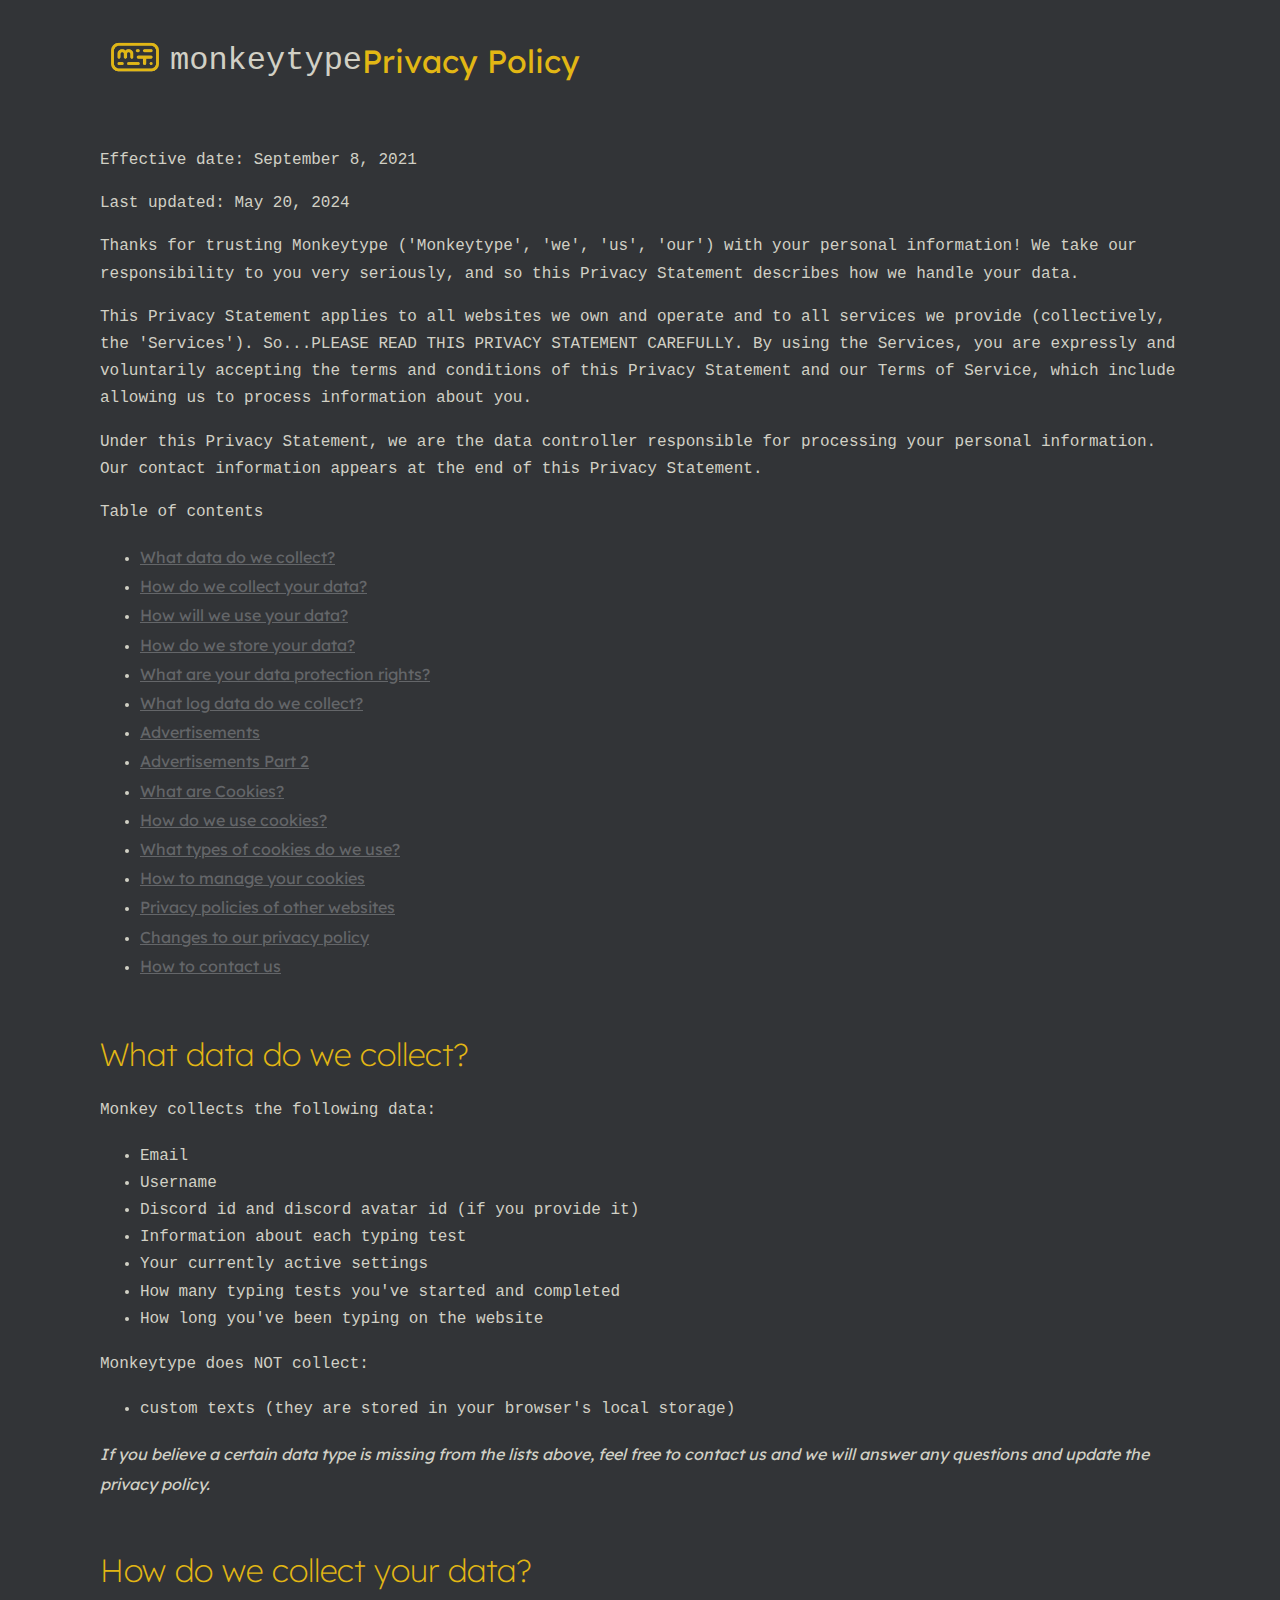
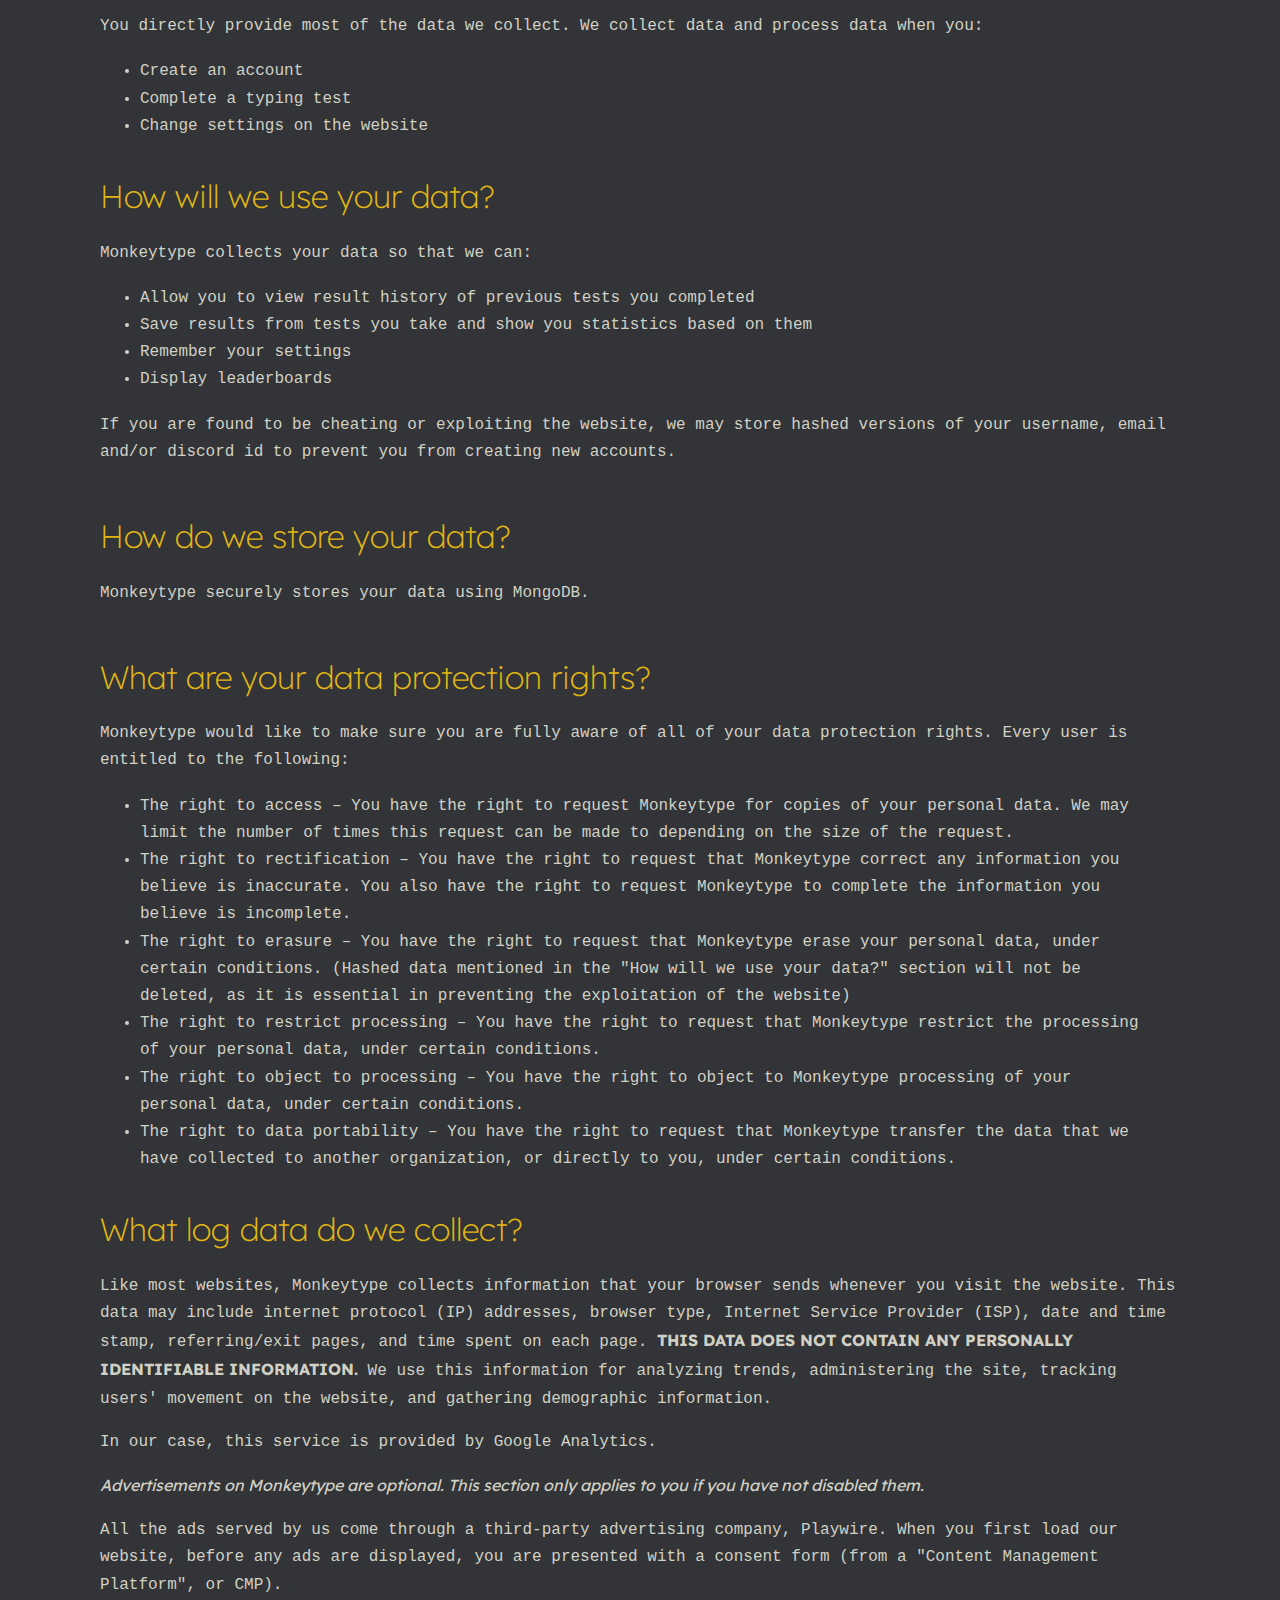
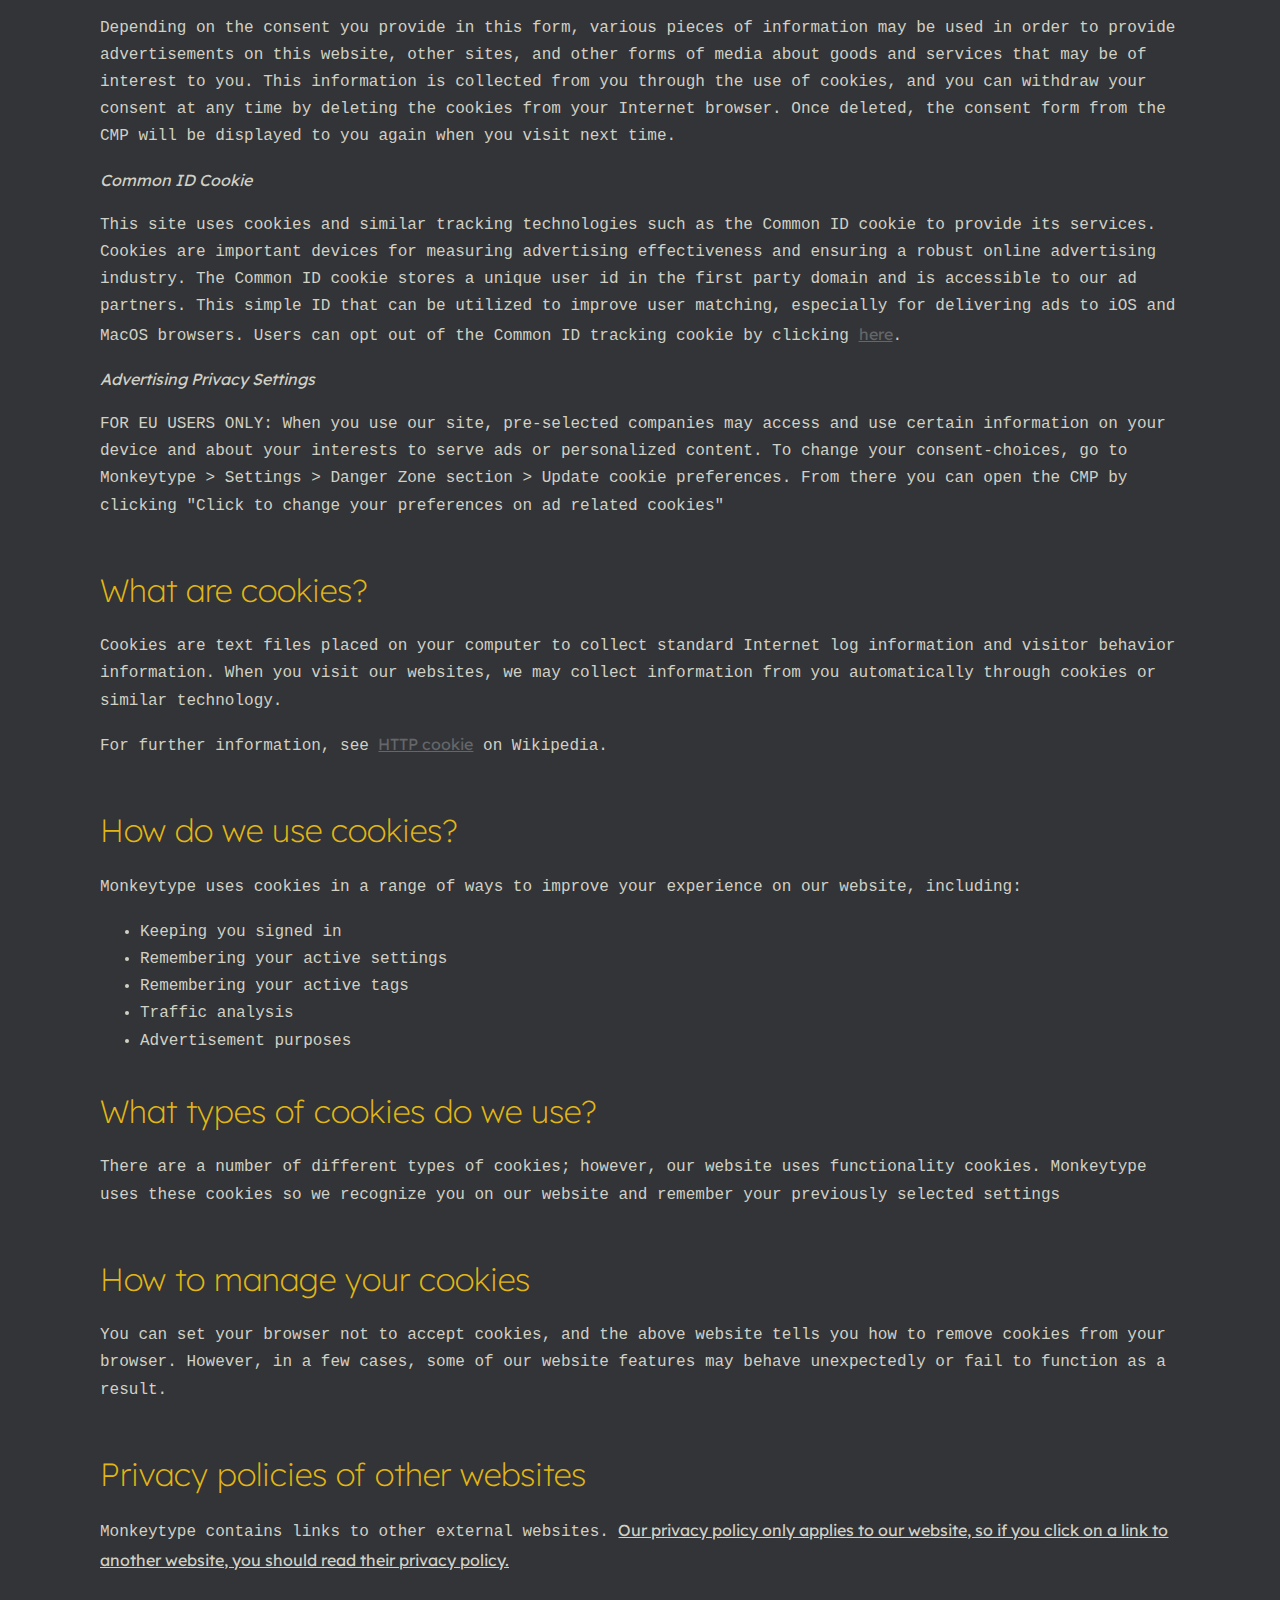
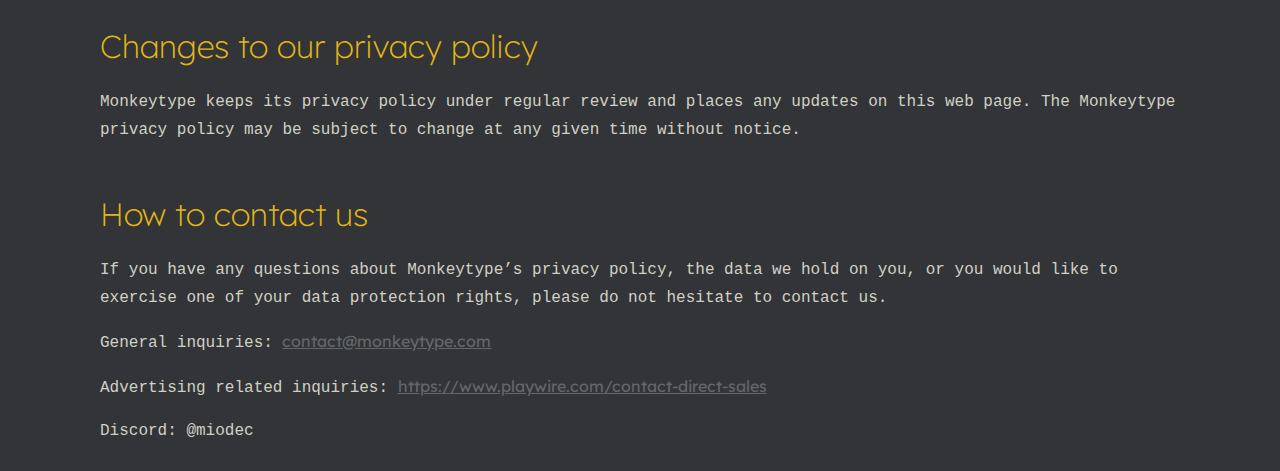
==== monkeytypeprivacyclone/Index.html @ dda2dfd1 "Last clean up" ====
<!DOCTYPE html>
<html lang="en">
<head>
    <link rel="icon" type="image/png" href="monkeytype.png" />
    <meta charset="UTF-8">
    <meta name="viewport" content="width=device-width, initial-scale=1.0">
    <link rel="stylesheet" href="style.css">
    <title>Privacy Policy | Monkeytype</title>
</head>
<body>
   <nav>
    <a href="/">
        <img src="logo.png" width="70" alt="">
    </a>
    <div>
        <p>monkeytype</p>
        <span>Privacy Policy</span>
    </div>
   </nav>
   <div id="body">
        <div class="intro">
            <p>
                Effective date: September 8, 2021
            </p>
            <p>
                Last updated: May 20, 2024
            </p>
            <p>
                Thanks for trusting Monkeytype ('Monkeytype', 'we', 'us', 'our') with your personal information! We take our responsibility to you very seriously, and so this Privacy Statement describes how we handle your data.
            </p>       
            <p>
                This Privacy Statement applies to all websites we own and operate and to all services we provide (collectively, the 'Services'). So...PLEASE READ THIS PRIVACY STATEMENT CAREFULLY. By using the Services, you are expressly and voluntarily accepting the terms and conditions of this Privacy Statement and our Terms of Service, which include allowing us to process information about you.
            </p>                         
            <p>
                Under this Privacy Statement, we are the data controller responsible for processing your personal information. Our contact information appears at the end of this Privacy Statement.
                </p>
                <p>Table of contents</p>
                <ul>
                    <li><a href="#1">What data do we collect?</a></li>
                    <li><a href="#2">How do we collect your data?</a></li>
                    <li><a href="#3">How will we use your data?</a></li>
                    <li><a href="#4">How do we store your data?</a></li>
                    <li><a href="#5">What are your data protection rights?</a></li>
                    <li><a href="#6">What log data do we collect?</a></li>
                    <li><a href="#7">Advertisements</a></li>
                    <li><a href="#8">Advertisements Part 2</a></li>
                    <li><a href="#9">What are Cookies?</a></li>
                    <li><a href="#10">How do we use cookies?</a></li>
                    <li><a href="#11">What types of cookies do we use?</a></li>
                    <li><a href="#12">How to manage your cookies</a></li>
                    <li><a href="#13">Privacy policies of other websites</a></li>
                    <li><a href="#14">Changes to our privacy policy</a></li>
                    <li><a href="#15">How to contact us</a></li>
                </ul>
                <p></p>
                <p></p>
                <br>
                <div id="Data-collection">
                    <h1 id="1">What data do we collect?</h1>
                    <p>Monkey collects the following data:</p>
                    <ul>
                        <li>Email</li>
                        <li>Username</li>
                        <li>Discord id and discord avatar id (if you provide it)</li>
                        <li>Information about each typing test</li>
                        <li>Your currently active settings</li>
                        <li>How many typing tests you've started and completed</li>
                        <li>How long you've been typing on the website</li>
                    </ul>
                    <p>Monkeytype does NOT collect:</p>
                    <ul>
                        <li>custom texts (they are stored in your browser's local storage)</li>
                    </ul>
                    <p><i>If you believe a certain data type is missing from the lists above, feel free to contact us and we will answer any questions and update the privacy policy.</i></p>
                    <br>
                    <h1 id="2">How do we collect your data?</h1>
                    <p>You directly provide most of the data we collect. We collect data and process data when you:</p>
                    <ul>
                        <li>Create an account</li>
                        <li>Complete a typing test</li>
                        <li>Change settings on the website</li>
                    </ul>
                    <br>
                    <h1 id="3">How will we use your data?</h1>
                    <p>Monkeytype collects your data so that we can:</p>
                    <ul>
                        <li>Allow you to view result history of previous tests you completed</li>
                        <li>Save results from tests you take and show you statistics based on them</li>
                        <li>Remember your settings</li>
                        <li>Display leaderboards</li>
                    </ul>
                    <p>If you are found to be cheating or exploiting the website, we may store hashed versions of your username, email and/or discord id to prevent you from creating new accounts.</p>
                    <br>
                    <h1 id="4">How do we store your data?</h1>
                    <p>Monkeytype securely stores your data using MongoDB.</p>
                    <br>
                    <h1 id="5">What are your data protection rights?</h1>
                    <p>Monkeytype would like to make sure you are fully aware of all of your data protection rights. Every user is entitled to the following:</p>
                    <ul>
                        <li>The right to access – You have the right to request Monkeytype for copies of your personal data. We may limit the number of times this request can be made to depending on the size of the request.</li>
                        <li>The right to rectification – You have the right to request that Monkeytype correct any information you believe is inaccurate. You also have the right to request Monkeytype to complete the information you believe is incomplete.</li>
                        <li>The right to erasure – You have the right to request that Monkeytype erase your personal data, under certain conditions. (Hashed data mentioned in the "How will we use your data?" section will not be deleted, as it is essential in preventing the exploitation of the website)</li>
                        <li>The right to restrict processing – You have the right to request that Monkeytype restrict the processing of your personal data, under certain conditions.</li>
                        <li>The right to object to processing – You have the right to object to Monkeytype processing of your personal data, under certain conditions.</li>
                        <li>The right to data portability – You have the right to request that Monkeytype transfer the data that we have collected to another organization, or directly to you, under certain conditions.</li>
                    </ul>
                    <br>
                    <h1 id="6">What log data do we collect?</h1>
                    <p>Like most websites, Monkeytype collects information that your browser sends whenever you visit the website. This data may include internet protocol (IP) addresses, browser type, Internet Service Provider (ISP), date and time stamp, referring/exit pages, and time spent on each page. <b>THIS DATA DOES NOT CONTAIN ANY PERSONALLY IDENTIFIABLE INFORMATION.</b> We use this information for analyzing trends, administering the site, tracking users' movement on the website, and gathering demographic information.</p>
                    <p>In our case, this service is provided by Google Analytics.</p>
                    <p><i>Advertisements on Monkeytype are optional. This section only applies to you if you have not disabled them.</i></p>
                    <p>All the ads served by us come through a third-party advertising company, Playwire. When you first load our website, before any ads are displayed, you are presented with a consent form (from a "Content Management Platform", or CMP).</p>
                    <p>Depending on the consent you provide in this form, various pieces of information may be used in order to provide advertisements on this website, other sites, and other forms of media about goods and services that may be of interest to you. This information is collected from you through the use of cookies, and you can withdraw your consent at any time by deleting the cookies from your Internet browser. Once deleted, the consent form from the CMP will be displayed to you again when you visit next time.</p>
                    <p><i>Common ID Cookie</i></p>
                    <p>This site uses cookies and similar tracking technologies such as the Common ID cookie to provide its services. Cookies are important devices for measuring advertising effectiveness and ensuring a robust online advertising industry. The Common ID cookie stores a unique user id in the first party domain and is accessible to our ad partners. This simple ID that can be utilized to improve user matching, especially for delivering ads to iOS and MacOS browsers. Users can opt out of the Common ID tracking cookie by clicking <a href="">here</a>.</p>
                    <p><i>Advertising Privacy Settings</i></p>
                    <p>FOR EU USERS ONLY: When you use our site, pre-selected companies may access and use certain information on your device and about your interests to serve ads or personalized content. To change your consent-choices, go to Monkeytype > Settings > Danger Zone section > Update cookie preferences. From there you can open the CMP by clicking "Click to change your preferences on ad related cookies"</p>
                    <br>
                    <h1 id="9">What are cookies?</h1>
                    <p>Cookies are text files placed on your computer to collect standard Internet log information and visitor behavior information. When you visit our websites, we may collect information from you automatically through cookies or similar technology.</p>
                    <p>For further information, see <a href="">HTTP cookie</a> on Wikipedia.</p>
                    <br>
                    <h1 id="10">How do we use cookies?</h1>
                    <p>Monkeytype uses cookies in a range of ways to improve your experience on our website, including:</p>
                    <ul>
                        <li>Keeping you signed in</li>
                        <li>Remembering your active settings</li>
                        <li>Remembering your active tags</li>
                        <li>Traffic analysis</li>
                        <li>Advertisement purposes</li>
                    </ul>
                    <br>
                    <h1 id="11">What types of cookies do we use?</h1>
                    <p>There are a number of different types of cookies; however, our website uses functionality cookies. Monkeytype uses these cookies so we recognize you on our website and remember your previously selected settings</p>
                    <br>
                    <h1 id="12">How to manage your cookies</h1>
                    <p>You can set your browser not to accept cookies, and the above website tells you how to remove cookies from your browser. However, in a few cases, some of our website features may behave unexpectedly or fail to function as a result.</p>
                    <br>
                    <h1 id="13">Privacy policies of other websites</h1>
                    <p>Monkeytype contains links to other external websites. <u>Our privacy policy only applies to our website, so if you click on a link to another website, you should read their privacy policy.</u></p>
                    <br>
                    <h1 id="14">Changes to our privacy policy</h1>
                    <p>Monkeytype keeps its privacy policy under regular review and places any updates on this web page. The Monkeytype privacy policy may be subject to change at any given time without notice.</p>
                    <br>
                    <h1 id="15">How to contact us</h1>
                    <p>If you have any questions about Monkeytype’s privacy policy, the data we hold on you, or you would like to exercise one of your data protection rights, please do not hesitate to contact us.</p>
                    <p>General inquiries: <a href="">contact@monkeytype.com</a></p>
                    <p>Advertising related inquiries: <a href="">https://www.playwire.com/contact-direct-sales</a></p>
                    <p>Discord: @miodec</p>
                    <br>
                    <br>
                    </div>
        </div>
    </div>
</body>
</html>
---- monkeytypeprivacyclone/style.css ----
@import url('https://fonts.googleapis.com/css2?family=DM+Sans:ital,opsz,wght@0,9..40,100..1000;1,9..40,100..1000&family=Lexend+Deca:wght@100..900&display=swap');
@import url('https://fonts.googleapis.com/css2?family=Roboto:ital,wght@0,100;0,300;0,400;0,500;0,700;0,900;1,100;1,300;1,400;1,500;1,700;1,900&display=swap');
*{
    padding: 0;
    margin: 0;
    box-sizing: border-box;
    font-family: "Lexend Deca", sans-serif;
}
html{
    scroll-behavior: smooth;
}
body{
    background: #323437;
}
a{
    text-decoration: none;
    color: inherit;
}
nav{
    display: flex;
    align-items: center;
    justify-content: safe;
    padding: 10px 100px;
    color: #d1d0c5;
    font-size: 2rem;
}
div{
    display: flex;
    align-items: center;
    
}
div p{
    color: #d1d0c5;

}
div span{
    color: #e2b714;
}
#body{
    padding: 10px 100px;
    font-size: 1rem;
    line-height: 1.7;

}
.intro{
    display: inline;

}
p {
    display: block;
    margin-block-start: 1em;
    margin-block-end: 1em;
    margin-inline-start: 0px;
    margin-inline-end: 0px;
    unicode-bidi: isolate;
    font-family: "Roboto Mono", "Vazirmatn", monospace;
}
a{
    display: inline-block;
    color: #646669;
    text-decoration: underline;
    transition: color .125s, opacity .125s, background .125s;
}
a{
    background-color: transparent;
}
a:hover{
    color: #fff;
}
ul{
    padding: 2px 40px;
}
#Data-collection{
    display: inline;
}
h1{
    color: #e2b714;
    font-weight: 200;
}
li{
    color: #d1d0c5;
    font-family: "Roboto Mono", "Vazirmatn", monospace;
}
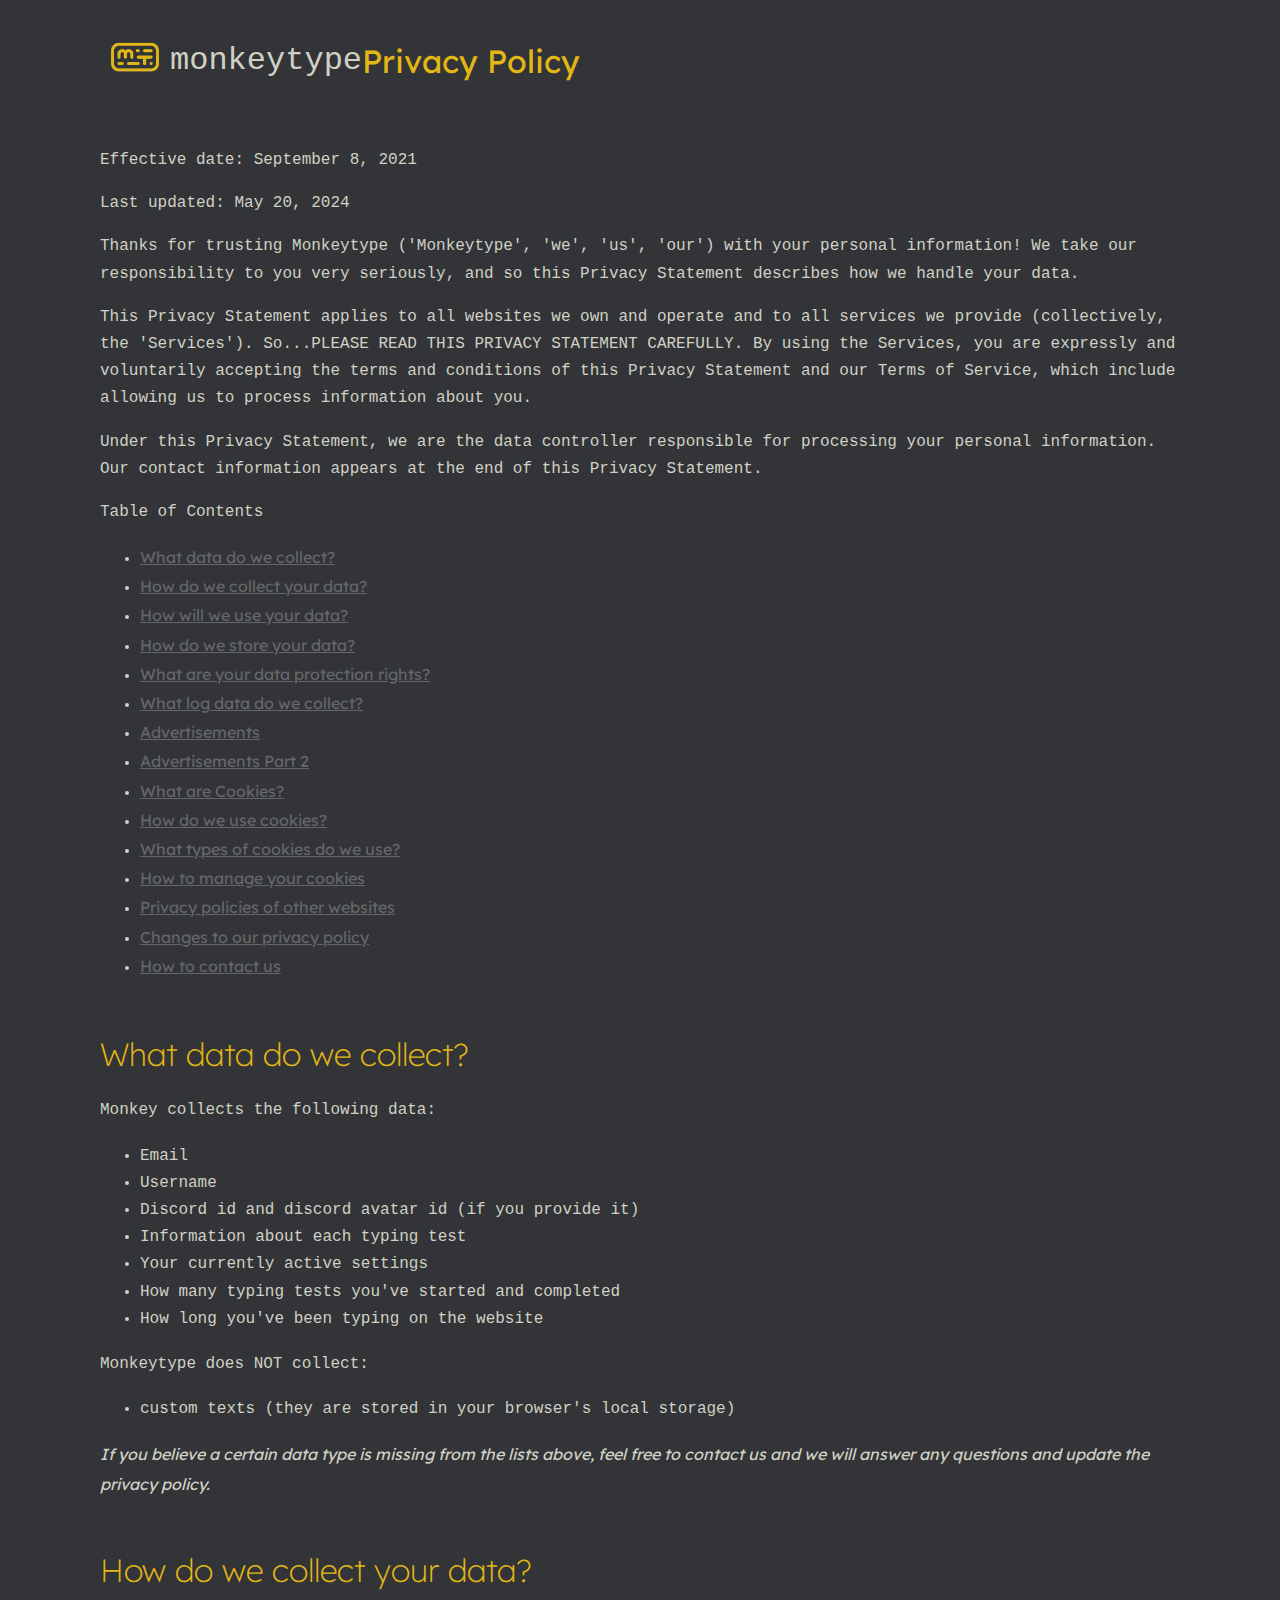
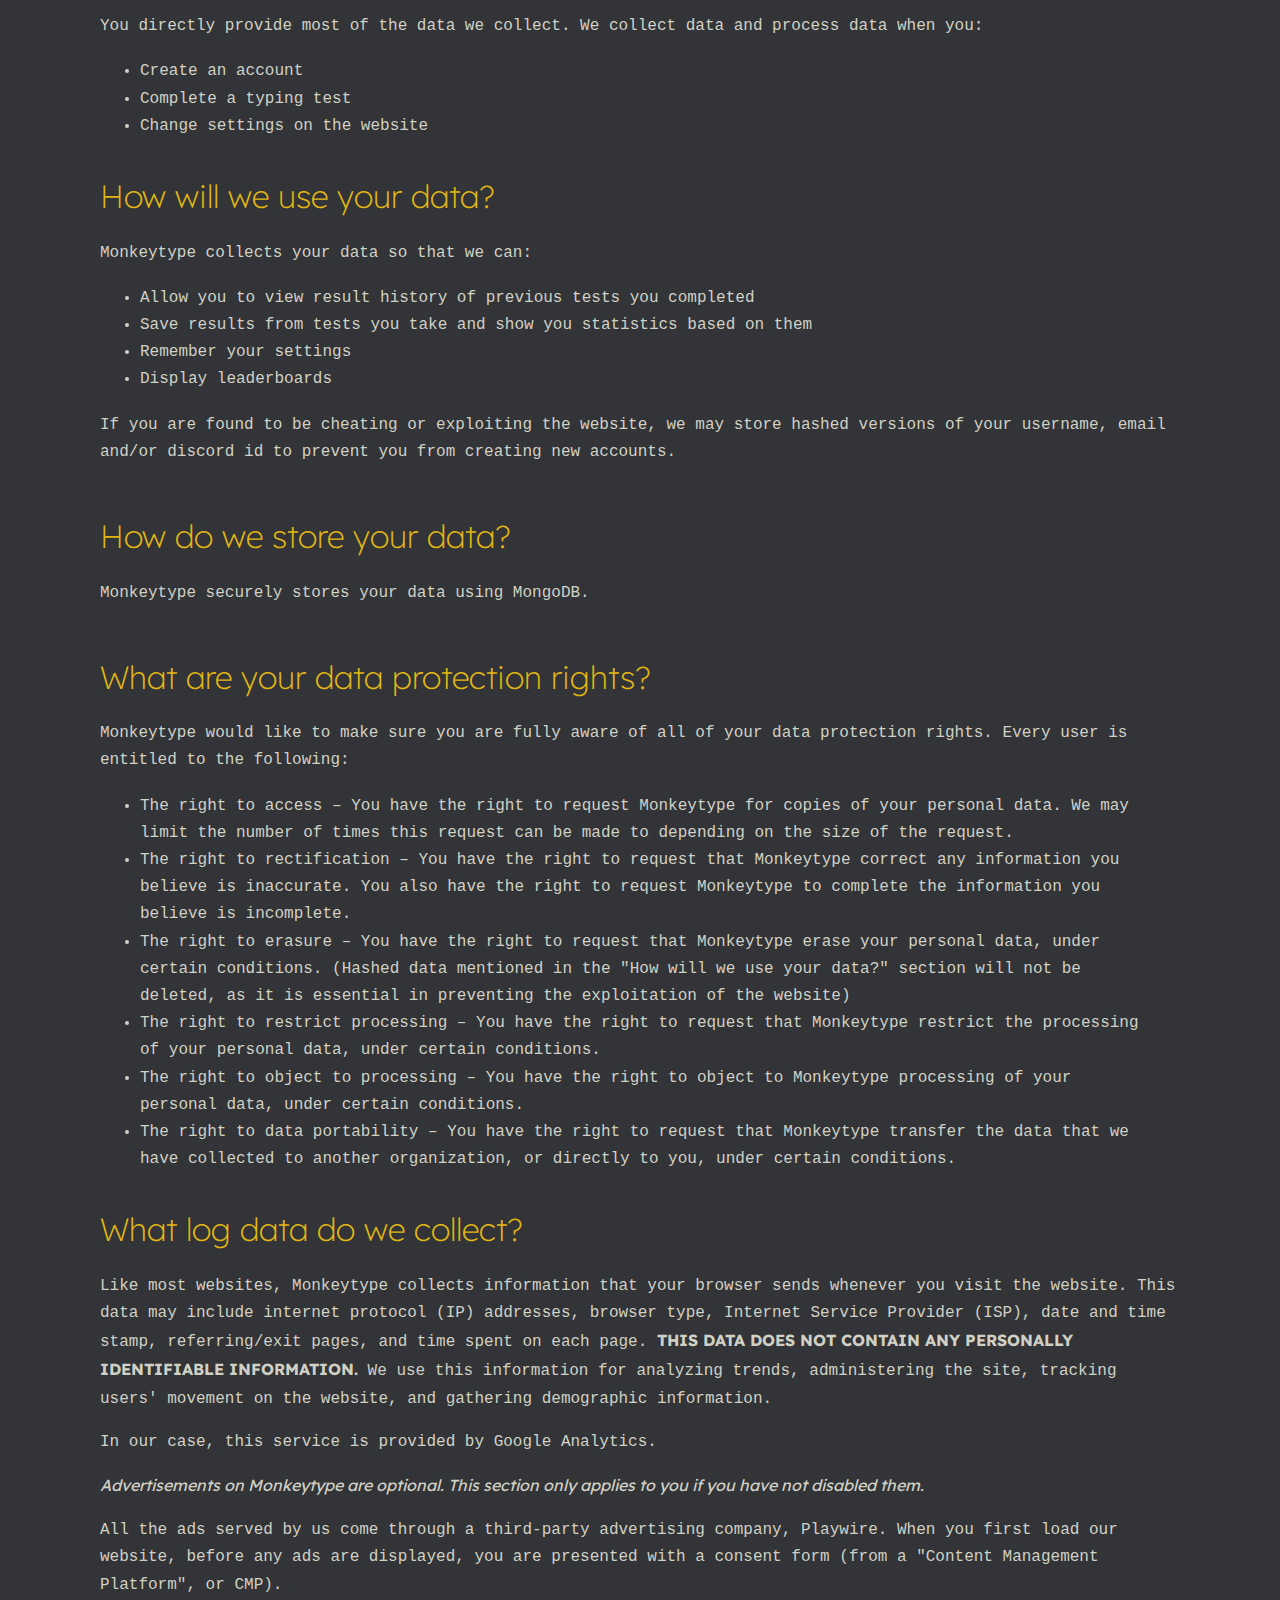
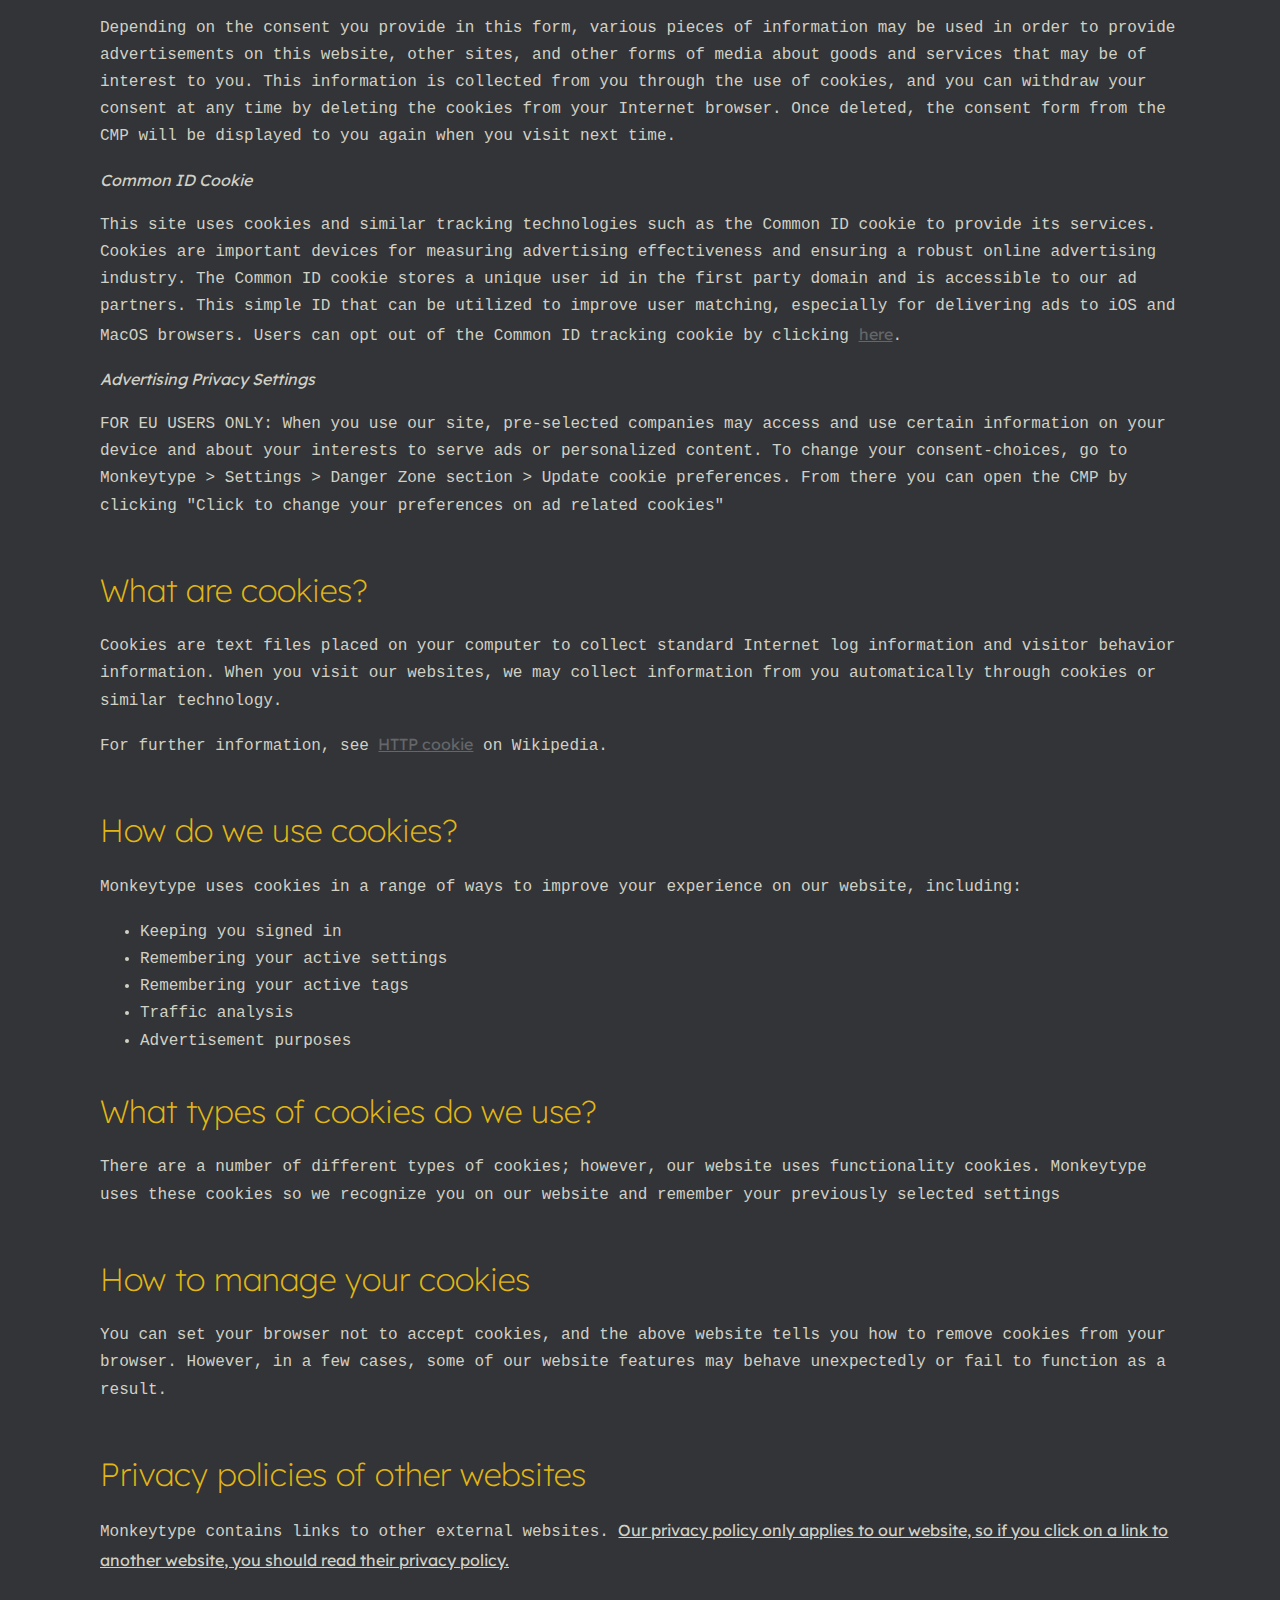
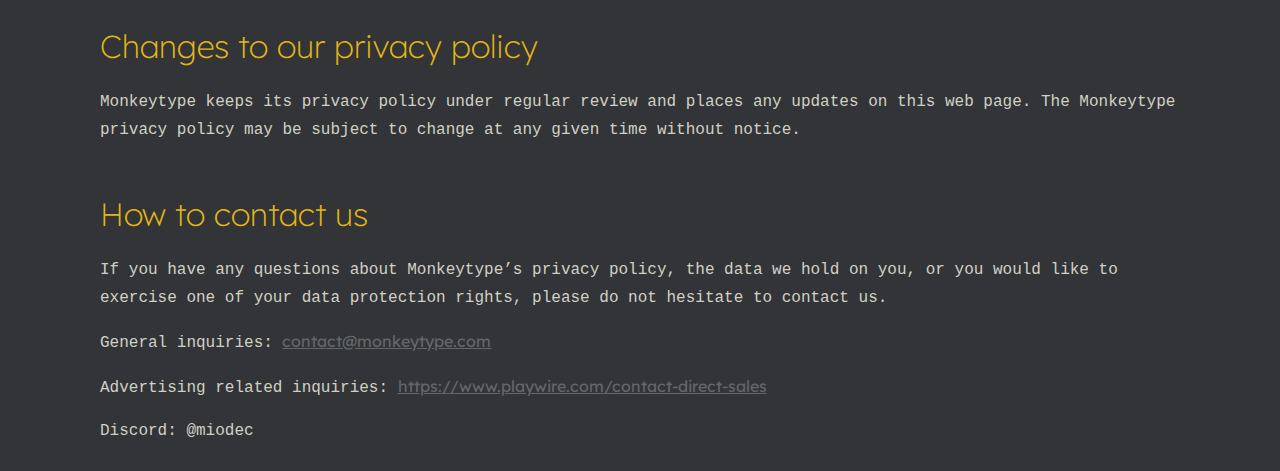
==== commit 98e49404: "6/27/24" ====
--- a/monkeytypeprivacyclone/Index.html
+++ b/monkeytypeprivacyclone/Index.html
@@ -34,7 +34,7 @@
             <p>
                 Under this Privacy Statement, we are the data controller responsible for processing your personal information. Our contact information appears at the end of this Privacy Statement.
                 </p>
-                <p>Table of contents</p>
+                <p>Table of Contents</p>
                 <ul>
                     <li><a href="#1">What data do we collect?</a></li>
                     <li><a href="#2">How do we collect your data?</a></li>
